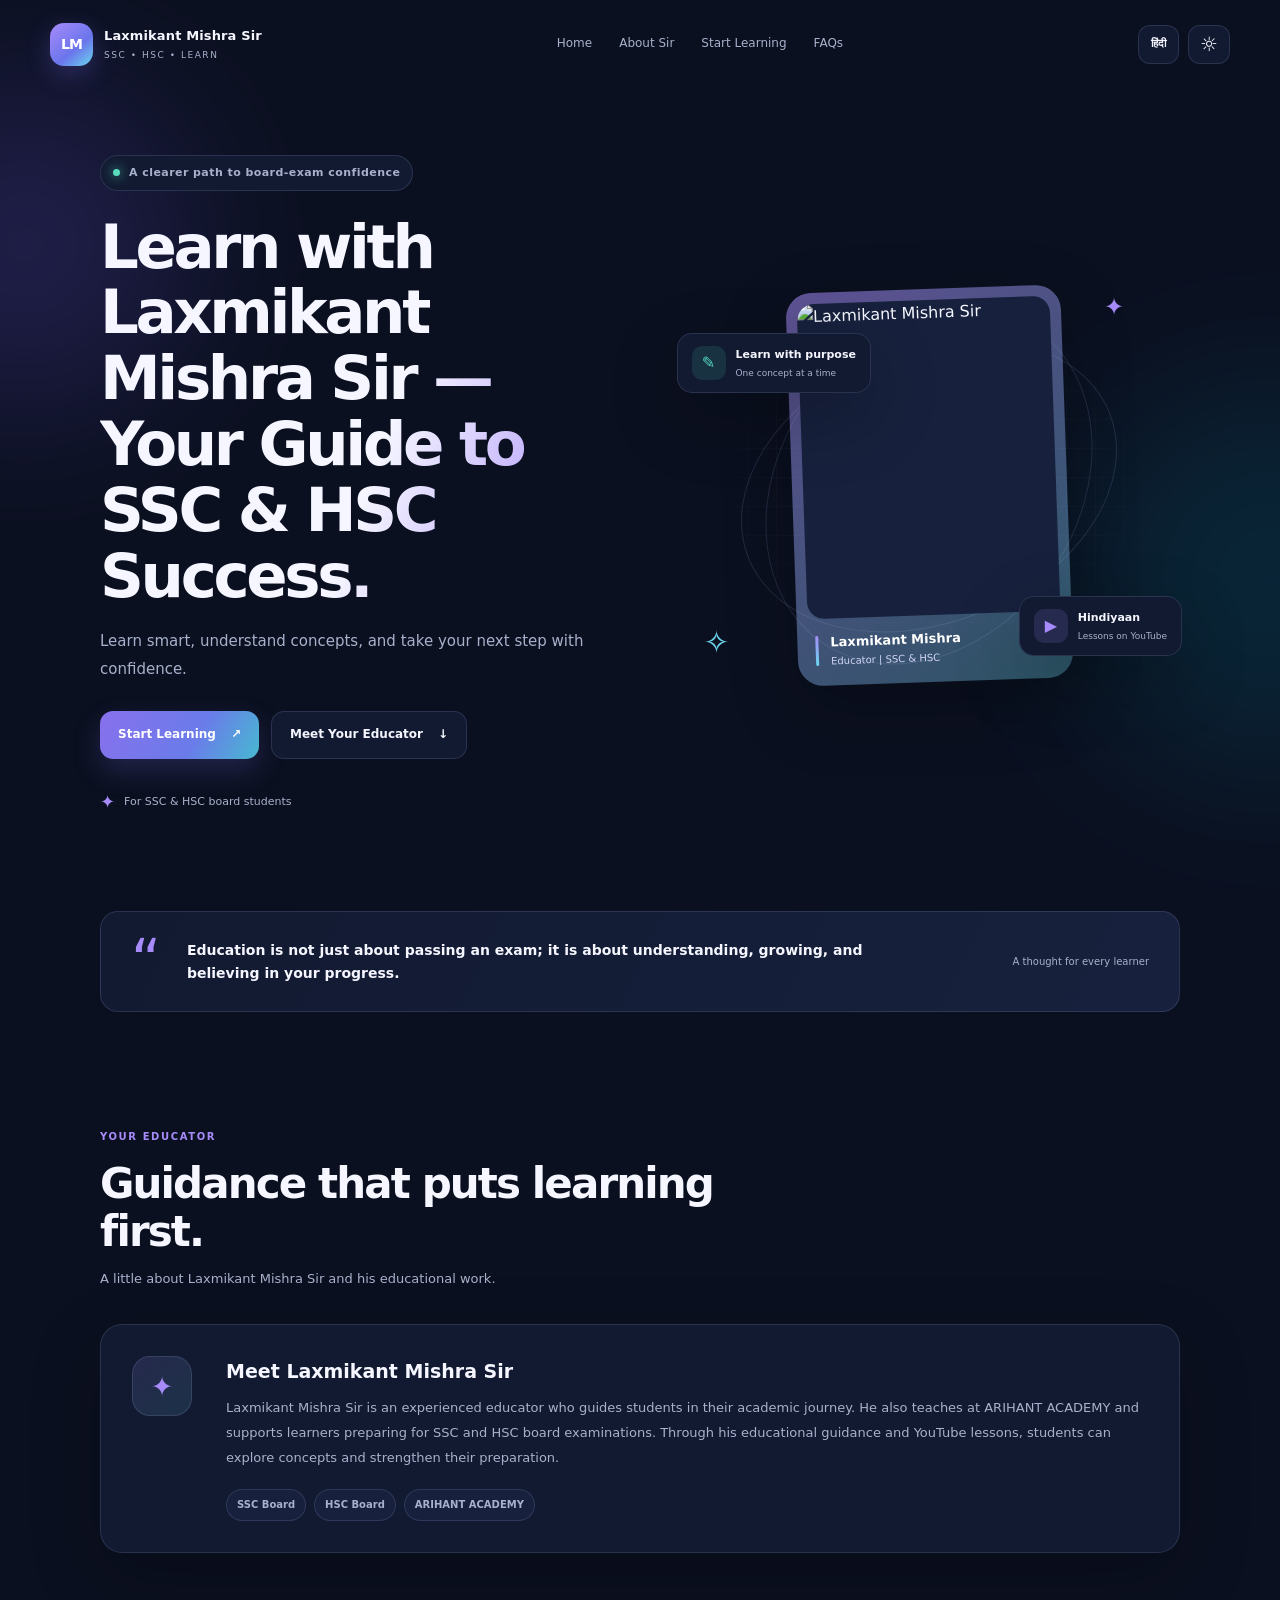
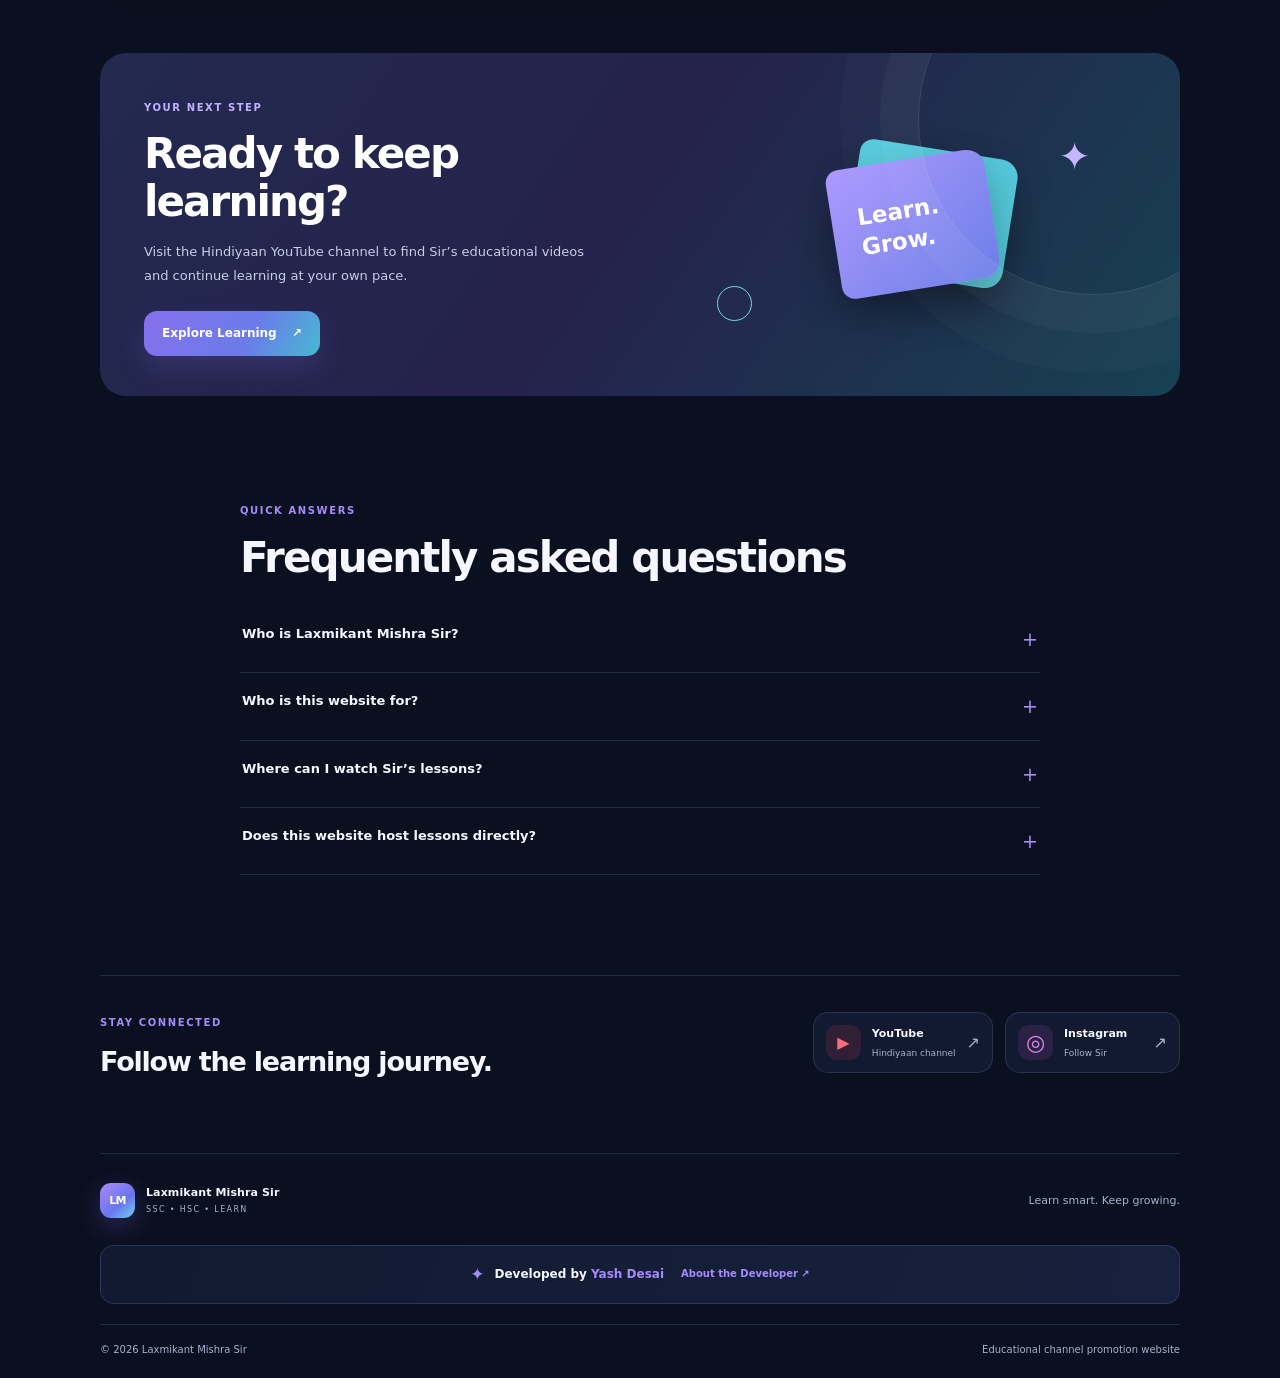
==== index.html @ e3a8e99f "Add files via upload" ====
<!DOCTYPE html>
<html lang="en">
<head>
  <meta charset="UTF-8">
  <meta name="viewport" content="width=device-width, initial-scale=1.0">
  <meta name="theme-color" content="#10152c">
  <meta name="description" content="Learn with Laxmikant Mishra Sir — your guide to SSC and HSC success. Explore educational lessons on the Hindiyaan YouTube channel.">
  <title>Laxmikant Mishra Sir | SSC & HSC Learning</title>
  <link rel="stylesheet" href="style.css">
</head>
<body>
  <div class="ambient ambient-one"></div><div class="ambient ambient-two"></div>
  <header class="site-header">
    <a class="brand" href="index.html" aria-label="Laxmikant Mishra Sir home">
      <span class="brand-mark">LM</span><span><strong>Laxmikant Mishra Sir</strong><small>SSC • HSC • LEARN</small></span>
    </a>
    <nav class="nav" aria-label="Main navigation">
      <a href="#home" data-en="Home" data-hi="होम">Home</a>
      <a href="#about" data-en="About Sir" data-hi="सर के बारे में">About Sir</a>
      <a href="#learn" data-en="Start Learning" data-hi="पढ़ना शुरू करें">Start Learning</a>
      <a href="#faq" data-en="FAQs" data-hi="सवाल-जवाब">FAQs</a>
    </nav>
    <div class="header-actions">
      <button id="languageToggle" class="language-toggle" type="button" aria-label="Switch language">हिंदी</button>
      <button id="themeToggle" class="icon-button" type="button" aria-label="Toggle light or dark theme"><span id="themeIcon">☼</span></button>
      <button id="menuToggle" class="menu-toggle" type="button" aria-label="Open navigation" aria-expanded="false">☰</button>
    </div>
  </header>

  <main>
    <section class="hero section" id="home">
      <div class="hero-copy">
        <div class="eyebrow"><span class="eyebrow-dot"></span><span data-en="A clearer path to board-exam confidence" data-hi="बोर्ड परीक्षा की तैयारी का एक बेहतर रास्ता">A clearer path to board-exam confidence</span></div>
        <h1 data-en="Learn with Laxmikant Mishra Sir — Your Guide to SSC & HSC Success." data-hi="लक्ष्मीकांत मिश्रा सर के साथ सीखें — SSC और HSC की सफलता के लिए आपका मार्गदर्शन।">Learn with Laxmikant Mishra Sir — Your Guide to SSC & HSC Success.</h1>
        <p class="hero-lede" data-en="Learn smart, understand concepts, and take your next step with confidence." data-hi="समझदारी से सीखें, concepts को समझें और आत्मविश्वास के साथ आगे बढ़ें।">Learn smart, understand concepts, and take your next step with confidence.</p>
        <div class="hero-actions">
          <a class="button button-primary" href="learning.html"><span data-en="Start Learning" data-hi="पढ़ना शुरू करें">Start Learning</span><span aria-hidden="true">↗</span></a>
          <a class="button button-quiet" href="#about"><span data-en="Meet Your Educator" data-hi="अपने शिक्षक से मिलें">Meet Your Educator</span><span aria-hidden="true">↓</span></a>
        </div>
        <div class="hero-proof"><span class="proof-icon">✦</span><span data-en="For SSC & HSC board students" data-hi="SSC और HSC बोर्ड के विद्यार्थियों के लिए">For SSC & HSC board students</span></div>
      </div>
      <div class="hero-visual">
        <div class="visual-grid"></div>
        <div class="orbit orbit-a"></div><div class="orbit orbit-b"></div>
        <div class="floating-note note-top"><span class="note-icon">✎</span><span><strong data-en="Learn with purpose" data-hi="उद्देश्य के साथ सीखें">Learn with purpose</strong><small data-en="One concept at a time" data-hi="एक बार में एक concept">One concept at a time</small></span></div>
        <div class="portrait-frame">
          <img class="sir-photo" src="assets/laxmikant-mishra-sir.jpg" alt="Laxmikant Mishra Sir">
          <div class="portrait-caption"><span class="caption-line"></span><div><strong>Laxmikant Mishra</strong><small data-en="Educator | SSC & HSC" data-hi="शिक्षक | SSC और HSC">Educator | SSC & HSC</small></div></div>
        </div>
        <div class="floating-note note-bottom"><span class="note-icon note-purple">▶</span><span><strong>Hindiyaan</strong><small data-en="Lessons on YouTube" data-hi="YouTube पर पाठ">Lessons on YouTube</small></span></div>
        <div class="visual-spark spark-one">✦</div><div class="visual-spark spark-two">✧</div>
      </div>
    </section>

    <section class="quote-strip">
      <span class="quote-mark">“</span>
      <p data-en="Education is not just about passing an exam; it is about understanding, growing, and believing in your progress." data-hi="शिक्षा केवल परीक्षा पास करना नहीं, बल्कि समझना, आगे बढ़ना और अपनी प्रगति पर विश्वास करना है।">Education is not just about passing an exam; it is about understanding, growing, and believing in your progress.</p>
      <span class="quote-attribution" data-en="A thought for every learner" data-hi="हर विद्यार्थी के लिए एक विचार">A thought for every learner</span>
    </section>

    <section class="section intro-section" id="about">
      <div class="section-heading">
        <span class="section-kicker" data-en="YOUR EDUCATOR" data-hi="आपके शिक्षक">YOUR EDUCATOR</span>
        <h2 data-en="Guidance that puts learning first." data-hi="सीखने को प्राथमिकता देने वाला मार्गदर्शन।">Guidance that puts learning first.</h2>
        <p data-en="A little about Laxmikant Mishra Sir and his educational work." data-hi="लक्ष्मीकांत मिश्रा सर और उनके शैक्षणिक कार्य के बारे में।">A little about Laxmikant Mishra Sir and his educational work.</p>
      </div>
      <div class="about-card">
        <div class="about-symbol">✦</div>
        <div class="about-copy">
          <h3 data-en="Meet Laxmikant Mishra Sir" data-hi="लक्ष्मीकांत मिश्रा सर से मिलें">Meet Laxmikant Mishra Sir</h3>
          <p data-en="Laxmikant Mishra Sir is an experienced educator who guides students in their academic journey. He also teaches at ARIHANT ACADEMY and supports learners preparing for SSC and HSC board examinations. Through his educational guidance and YouTube lessons, students can explore concepts and strengthen their preparation." data-hi="लक्ष्मीकांत मिश्रा सर एक अनुभवी शिक्षक हैं, जो विद्यार्थियों की शैक्षणिक यात्रा में मार्गदर्शन करते हैं। वे ARIHANT Academy में भी पढ़ाते हैं और SSC तथा HSC बोर्ड परीक्षाओं की तैयारी करने वाले विद्यार्थियों का मार्गदर्शन करते हैं। उनके शैक्षणिक मार्गदर्शन और YouTube पाठों के माध्यम से विद्यार्थी concepts को समझ सकते हैं और अपनी तैयारी बेहतर बना सकते हैं।">Laxmikant Mishra Sir is an experienced educator who guides students in their academic journey. He also teaches at ARIHANT Academy and supports learners preparing for SSC and HSC board examinations. Through his educational guidance and YouTube lessons, students can explore concepts and strengthen their preparation.</p>
          <div class="about-tags"><span>SSC Board</span><span>HSC Board</span><span>ARIHANT ACADEMY</span></div>
        </div>
      </div>
    </section>

    <section class="section learning-section" id="learn">
      <div class="learning-panel">
        <div class="learning-content">
          <span class="section-kicker" data-en="YOUR NEXT STEP" data-hi="आपका अगला कदम">YOUR NEXT STEP</span>
          <h2 data-en="Ready to keep learning?" data-hi="सीखना जारी रखने के लिए तैयार हैं?">Ready to keep learning?</h2>
          <p data-en="Visit the Hindiyaan YouTube channel to find Sir’s educational videos and continue learning at your own pace." data-hi="सर के शैक्षणिक वीडियो देखने और अपनी गति से सीखने के लिए Hindiyaan YouTube चैनल पर जाएँ।">Visit the Hindiyaan YouTube channel to find Sir’s educational videos and continue learning at your own pace.</p>
          <a class="button button-primary" href="learning.html"><span data-en="Explore Learning" data-hi="पढ़ाई देखें">Explore Learning</span><span aria-hidden="true">↗</span></a>
        </div>
        <div class="learning-art" aria-hidden="true"><div class="book book-back"></div><div class="book book-front"><span>Learn.</span><span>Grow.</span></div><div class="art-star">✦</div><div class="art-circle"></div></div>
      </div>
    </section>

    <section class="section faq-section" id="faq">
      <div class="section-heading">
        <span class="section-kicker" data-en="QUICK ANSWERS" data-hi="त्वरित जवाब">QUICK ANSWERS</span>
        <h2 data-en="Frequently asked questions" data-hi="अक्सर पूछे जाने वाले सवाल">Frequently asked questions</h2>
      </div>
      <div class="faq-list">
        <details><summary data-en="Who is Laxmikant Mishra Sir?" data-hi="लक्ष्मीकांत मिश्रा सर कौन हैं?">Who is Laxmikant Mishra Sir?</summary><p data-en="He is an experienced educator who teaches at ARIHANT ACADEMY and guides SSC and HSC students." data-hi="वे एक अनुभवी शिक्षक हैं, जो ARIHANT ACADEMY में पढ़ाते हैं और SSC तथा HSC विद्यार्थियों का मार्गदर्शन करते हैं।">He is an experienced educator who teaches at ARIHANT ACADEMY and guides SSC and HSC students.</p></details>
        <details><summary data-en="Who is this website for?" data-hi="यह वेबसाइट किन विद्यार्थियों के लिए है?">Who is this website for?</summary><p data-en="This website is intended for students preparing for SSC and HSC board examinations." data-hi="यह वेबसाइट SSC और HSC बोर्ड परीक्षाओं की तैयारी करने वाले विद्यार्थियों के लिए है।">This website is intended for students preparing for SSC and HSC board examinations.</p></details>
        <details><summary data-en="Where can I watch Sir’s lessons?" data-hi="मैं सर के पाठ कहाँ देख सकता/सकती हूँ?">Where can I watch Sir’s lessons?</summary><p data-en="Open the Start Learning page and use the button to visit the Hindiyaan YouTube channel." data-hi="Start Learning पेज खोलें और Hindiyaan YouTube चैनल पर जाने के लिए बटन दबाएँ।">Open the Start Learning page and use the button to visit the Hindiyaan YouTube channel.</p></details>
        <details><summary data-en="Does this website host lessons directly?" data-hi="क्या इस वेबसाइट पर सीधे पाठ उपलब्ध हैं?">Does this website host lessons directly?</summary><p data-en="No. It helps students find Sir’s lessons on YouTube; videos are hosted on YouTube." data-hi="नहीं। यह वेबसाइट विद्यार्थियों को YouTube पर सर के पाठ ढूँढने में मदद करती है; वीडियो YouTube पर उपलब्ध हैं।">No. It helps students find Sir’s lessons on YouTube; videos are hosted on YouTube.</p></details>
      </div>
    </section>

    <section class="section social-section">
      <div><span class="section-kicker" data-en="STAY CONNECTED" data-hi="जुड़े रहें">STAY CONNECTED</span><h2 data-en="Follow the learning journey." data-hi="सीखने की यात्रा से जुड़े रहें।">Follow the learning journey.</h2></div>
      <div class="social-links">
        <a class="social-link youtube-link" href="https://www.youtube.com/@Hindiyaan" target="_blank" rel="noopener noreferrer"><span class="social-icon">▶</span><span><strong>YouTube</strong><small data-en="Hindiyaan channel" data-hi="Hindiyaan चैनल">Hindiyaan channel</small></span><span class="social-arrow">↗</span></a>
        <a class="social-link" href="https://instagram.com/laxmikant_m?cplk=MWlvOXh5Zzl6bzQyOA%3D%3D" target="_blank" rel="noopener noreferrer"><span class="social-icon instagram-icon">◎</span><span><strong>Instagram</strong><small data-en="Follow Sir" data-hi="सर को फॉलो करें">Follow Sir</small></span><span class="social-arrow">↗</span></a>
      </div>
    </section>
  </main>

  <footer class="site-footer">
    <a class="brand footer-brand" href="index.html"><span class="brand-mark">LM</span><span><strong>Laxmikant Mishra Sir</strong><small>SSC • HSC • LEARN</small></span></a>
    <p data-en="Learn smart. Keep growing." data-hi="समझदारी से सीखें। आगे बढ़ते रहें।">Learn smart. Keep growing.</p>
    <div class="developer-credit-bar"><span class="credit-spark">✦</span><span>Developed by <a href="developer.html">Yash Desai</a></span><a class="credit-more" href="developer.html" data-en="About the Developer ↗" data-hi="डेवलपर के बारे में ↗">About the Developer ↗</a></div>
    <div class="footer-bottom"><span>© <span id="year"></span> Laxmikant Mishra Sir</span><span data-en="Educational channel promotion website" data-hi="शैक्षणिक चैनल प्रचार वेबसाइट">Educational channel promotion website</span></div>
  </footer>
  <script src="script.js"></script>
</body>
</html>
---- style.css ----
:root{color-scheme:dark;--bg:#0b1020;--surface:#121a31;--surface2:#17213d;--text:#f5f6ff;--muted:#a8b1cb;--line:rgba(183,197,255,.14);--accent:#a78bfa;--accent2:#69d6ee;--shadow:0 24px 70px rgba(0,0,0,.24);--header:rgba(11,16,32,.78)}
:root[data-theme="light"]{color-scheme:light;--bg:#f5f7ff;--surface:#fff;--surface2:#edf0ff;--text:#17203a;--muted:#5c6785;--line:rgba(43,57,106,.14);--accent:#7152df;--accent2:#078da8;--shadow:0 24px 70px rgba(42,54,105,.11);--header:rgba(245,247,255,.84)}
*{box-sizing:border-box}html{scroll-behavior:smooth;scroll-padding-top:100px}body{margin:0;background:var(--bg);color:var(--text);font-family:Inter,ui-sans-serif,system-ui,-apple-system,BlinkMacSystemFont,"Segoe UI",sans-serif;line-height:1.6;overflow-x:hidden;transition:background .25s,color .25s}a{color:inherit;text-decoration:none}button{font:inherit}.ambient{position:absolute;pointer-events:none;filter:blur(80px);opacity:.2;z-index:-1;border-radius:50%}.ambient-one{width:330px;height:330px;background:#7257e8;top:80px;left:-140px}.ambient-two{width:380px;height:380px;background:#00bcd4;top:390px;right:-180px;opacity:.12}.site-header{width:min(1180px,calc(100% - 48px));margin:auto;min-height:88px;display:flex;align-items:center;justify-content:space-between;gap:28px;position:relative;z-index:10}.brand{display:flex;align-items:center;gap:11px;flex-shrink:0}.brand-mark{width:43px;height:43px;border-radius:14px;display:grid;place-items:center;background:linear-gradient(140deg,var(--accent),#6b75ec 60%,var(--accent2));font-size:14px;font-weight:900;color:#fff;letter-spacing:-.06em;box-shadow:0 8px 24px #7a6ef044}.brand strong,.brand small{display:block;line-height:1.35}.brand strong{font-size:13px;letter-spacing:.01em}.brand small{font-size:9px;letter-spacing:.17em;color:var(--muted);margin-top:4px}.nav{display:flex;align-items:center;gap:27px}.nav a{font-size:12px;color:var(--muted);transition:color .2s}.nav a:hover,.nav a:focus-visible{color:var(--text)}.header-actions{display:flex;align-items:center;gap:9px}.language-toggle,.icon-button,.menu-toggle{border:1px solid var(--line);color:var(--text);background:var(--surface);border-radius:12px;height:39px;min-width:41px;padding:0 11px;cursor:pointer;transition:transform .2s,border-color .2s}.language-toggle{font-size:11px;font-weight:750}.icon-button{font-size:20px}.language-toggle:hover,.icon-button:hover,.menu-toggle:hover{transform:translateY(-2px);border-color:var(--accent)}.menu-toggle{display:none;font-size:19px}.section{width:min(1080px,calc(100% - 48px));margin:0 auto}.hero{display:grid;grid-template-columns:1.03fr .97fr;align-items:center;gap:46px;padding-top:67px;padding-bottom:95px;min-height:590px}.eyebrow,.section-kicker{display:inline-flex;align-items:center;gap:9px;color:var(--accent);font-size:10px;font-weight:850;letter-spacing:.16em;text-transform:uppercase}.eyebrow{padding:8px 12px;border:1px solid var(--line);background:var(--surface);border-radius:99px;letter-spacing:.04em;text-transform:none;font-size:11px;color:var(--muted)}.eyebrow-dot{width:7px;height:7px;border-radius:50%;background:#59ddbe;box-shadow:0 0 12px #59ddbe}.hero h1,.learning-page-grid h1{font-size:clamp(37px,5.1vw,61px);line-height:1.08;letter-spacing:-.055em;margin:23px 0 19px;font-weight:820;max-width:650px}.hero h1{background:linear-gradient(110deg,var(--text) 12%,var(--text) 54%,var(--accent) 92%);background-clip:text;-webkit-background-clip:text;color:transparent}.hero-lede,.learning-page-grid>div>p{font-size:15px;max-width:510px;color:var(--muted);line-height:1.85}.hero-actions{display:flex;flex-wrap:wrap;gap:12px;margin-top:28px}.button{display:inline-flex;align-items:center;justify-content:center;gap:15px;padding:13px 18px;border-radius:13px;font-size:12px;font-weight:800;transition:transform .2s,box-shadow .2s,border-color .2s}.button:hover{transform:translateY(-3px)}.button-primary{background:linear-gradient(120deg,#8870ed,#6a7ce9 60%,#47b9d1);color:#fff;box-shadow:0 12px 28px #7767df38}.button-primary:hover{box-shadow:0 17px 35px #7767df52}.button-quiet{border:1px solid var(--line);background:var(--surface);color:var(--text)}.hero-proof{display:flex;align-items:center;gap:9px;color:var(--muted);font-size:11px;margin-top:29px}.proof-icon{color:var(--accent);font-size:18px}.hero-visual{position:relative;min-height:435px;display:grid;place-items:center}.visual-grid{position:absolute;inset:8% 2%;border-radius:38px;background-image:linear-gradient(var(--line) 1px,transparent 1px),linear-gradient(90deg,var(--line) 1px,transparent 1px);background-size:29px 29px;mask-image:radial-gradient(ellipse at center,#000 10%,transparent 72%);opacity:.5}.orbit{position:absolute;border:1px solid var(--line);border-radius:50%;transform:rotate(-22deg)}.orbit-a{width:390px;height:275px}.orbit-b{width:300px;height:380px;transform:rotate(34deg)}.portrait-frame{width:min(275px,75%);position:relative;z-index:1;padding:11px;border-radius:25px;background:linear-gradient(145deg,#a78bfa88,#70d9eb55);box-shadow:var(--shadow);transform:rotate(-2deg)}.portrait-placeholder{height:315px;border-radius:17px;background:radial-gradient(circle at 50% 20%,#6c6bdc 0,#303a76 28%,#18223f 68%,#11172d 100%);display:flex;flex-direction:column;align-items:center;justify-content:center;gap:18px;overflow:hidden;position:relative;color:#f7f6ff}.portrait-placeholder:before,.portrait-placeholder:after{content:"";position:absolute;border:1px solid #ffffff21;border-radius:50%;width:220px;height:220px}.portrait-placeholder:after{width:290px;height:290px}.portrait-initials{width:115px;height:115px;border-radius:50%;display:grid;place-items:center;background:linear-gradient(140deg,#c7b4ff,#65cce0);color:#202447;font-size:35px;font-weight:900;box-shadow:0 15px 45px #0003;z-index:1}.portrait-placeholder>span{z-index:1;font-size:10px;letter-spacing:.08em;color:#e1e4ff}.portrait-caption{display:flex;align-items:center;gap:12px;padding:14px 7px 5px;color:#fff}.caption-line{height:30px;width:3px;border-radius:8px;background:linear-gradient(var(--accent),var(--accent2))}.portrait-caption strong,.portrait-caption small{display:block}.portrait-caption strong{font-size:13px}.portrait-caption small{font-size:10px;color:#d1d5f4}.floating-note{position:absolute;z-index:2;display:flex;align-items:center;gap:10px;padding:12px 14px;border-radius:15px;background:var(--surface);border:1px solid var(--line);box-shadow:var(--shadow);animation:float 5s ease-in-out infinite}.note-top{top:65px;left:-2px}.note-bottom{bottom:47px;right:-2px;animation-delay:-2s}.note-icon{width:34px;height:34px;display:grid;place-items:center;border-radius:10px;background:#49d4ba20;color:#54d9c1}.note-purple{background:#a78bfa25;color:var(--accent)}.floating-note strong,.floating-note small{display:block}.floating-note strong{font-size:11px}.floating-note small{font-size:9px;color:var(--muted);margin-top:2px}.visual-spark{position:absolute;color:var(--accent);font-size:24px}.spark-one{top:20px;right:56px}.spark-two{bottom:36px;left:25px;font-size:31px;color:var(--accent2)}@keyframes float{0%,100%{transform:translateY(0)}50%{transform:translateY(-8px)}}.quote-strip{width:min(1080px,calc(100% - 48px));margin:0 auto 110px;padding:27px 30px;border-radius:18px;border:1px solid var(--line);background:linear-gradient(115deg,var(--surface),var(--surface2));display:grid;grid-template-columns:38px 1fr auto;align-items:center;gap:18px}.quote-mark{font-size:58px;line-height:.7;color:var(--accent)}.quote-strip p{font-size:14px;font-weight:650;max-width:690px;margin:0}.quote-attribution{font-size:10px;color:var(--muted);white-space:nowrap}.intro-section,.faq-section{padding-bottom:100px}.section-heading{max-width:620px;margin-bottom:34px}.section-heading h2,.learning-content h2,.social-section h2{font-size:clamp(28px,3.6vw,42px);line-height:1.15;letter-spacing:-.045em;margin:12px 0}.section-heading>p{color:var(--muted);font-size:13px}.about-card{display:grid;grid-template-columns:70px 1fr;gap:24px;padding:31px;border-radius:22px;background:var(--surface);border:1px solid var(--line);box-shadow:var(--shadow)}.about-symbol{width:60px;height:60px;border-radius:18px;display:grid;place-items:center;font-size:27px;color:var(--accent);background:linear-gradient(140deg,#a78bfa23,#67d8ec20);border:1px solid var(--line)}.about-copy h3{margin:0 0 10px;font-size:19px}.about-copy p{margin:0;color:var(--muted);font-size:13px;line-height:1.9}.about-tags,.channel-pills{display:flex;flex-wrap:wrap;gap:8px;margin-top:18px}.about-tags span,.channel-pills span{font-size:10px;font-weight:750;padding:7px 10px;border-radius:99px;background:var(--surface2);border:1px solid var(--line);color:var(--muted)}.learning-section{padding-bottom:100px}.learning-panel{display:grid;grid-template-columns:1.1fr .9fr;align-items:center;min-height:300px;padding:40px 44px;border-radius:26px;overflow:hidden;background:linear-gradient(125deg,#23294f,#25224b 48%,#174153);position:relative;color:#fff}.learning-panel:after{content:"";position:absolute;width:350px;height:350px;border-radius:50%;border:1px solid #ffffff20;right:-90px;top:-110px;box-shadow:0 0 0 38px #ffffff08,0 0 0 78px #ffffff05}.learning-content{position:relative;z-index:1}.learning-content .section-kicker{color:#c2b3ff}.learning-content h2{max-width:440px}.learning-content p{max-width:460px;color:#c9cde7;font-size:13px;line-height:1.85;margin-bottom:23px}.learning-art{height:230px;position:relative;display:grid;place-items:center}.book{position:absolute;width:160px;height:130px;border-radius:13px 18px 18px 13px;box-shadow:0 20px 40px #0004;transform:rotate(-9deg)}.book-back{background:#55c9db;transform:translate(18px,-10px) rotate(9deg)}.book-front{background:linear-gradient(140deg,#ad99ff,#6c7fe7);display:flex;flex-direction:column;justify-content:center;padding-left:26px;gap:3px;color:#fff;font-size:23px;font-weight:900;line-height:1.15}.art-star{position:absolute;top:17px;right:45px;font-size:39px;color:#c7b5ff}.art-circle{position:absolute;bottom:18px;left:27px;width:35px;height:35px;border:1px solid #72dbe7;border-radius:50%}.faq-section{max-width:800px}.faq-section .section-heading{margin-bottom:24px}.faq-list details{border-bottom:1px solid var(--line);padding:18px 2px}.faq-list summary{font-size:13px;font-weight:750;cursor:pointer;list-style:none;display:flex;justify-content:space-between;gap:20px}.faq-list summary::-webkit-details-marker{display:none}.faq-list summary:after{content:"+";font-size:19px;font-weight:400;color:var(--accent)}.faq-list details[open] summary:after{content:"−"}.faq-list details p{font-size:12px;color:var(--muted);max-width:690px;line-height:1.8;margin:12px 0 0}.social-section{padding:32px 0 76px;display:flex;align-items:center;justify-content:space-between;gap:35px;border-top:1px solid var(--line)}.social-section h2{font-size:27px;margin-bottom:0}.social-links{display:flex;gap:12px}.social-link{display:flex;align-items:center;gap:11px;padding:12px;border-radius:15px;border:1px solid var(--line);background:var(--surface);min-width:175px;transition:transform .2s,border-color .2s}.social-link:hover{transform:translateY(-3px);border-color:var(--accent)}.social-icon{width:35px;height:35px;display:grid;place-items:center;border-radius:11px;background:#ff435420;color:#ff6b7d}.instagram-icon{background:#c451b923;color:#d989e7;font-size:22px}.social-link strong,.social-link small{display:block}.social-link strong{font-size:11px}.social-link small{font-size:9px;color:var(--muted);margin-top:3px}.social-arrow{margin-left:auto;color:var(--muted)}.site-footer{width:min(1080px,calc(100% - 48px));margin:0 auto;padding:27px 0 20px;border-top:1px solid var(--line);display:grid;grid-template-columns:1fr 1fr;align-items:center;gap:20px}.footer-brand .brand-mark{width:35px;height:35px;border-radius:11px;font-size:11px}.footer-brand strong{font-size:11px}.footer-brand small{font-size:8px}.site-footer>p{text-align:right;color:var(--muted);font-size:11px}.footer-bottom{grid-column:1/-1;border-top:1px solid var(--line);padding-top:17px;display:flex;justify-content:space-between;gap:12px;color:var(--muted);font-size:10px}.footer-bottom a{color:var(--accent);font-weight:750}.subpage .site-header{margin-bottom:0}.learning-page-main{min-height:70vh}.learning-hero{padding-top:40px;padding-bottom:80px}.back-link{font-size:11px;color:var(--muted);display:inline-flex;align-items:center;gap:8px;margin-bottom:35px}.back-link:hover{color:var(--accent)}.learning-page-grid{display:grid;grid-template-columns:1.2fr .8fr;gap:70px;align-items:center}.learning-page-grid h1{font-size:clamp(37px,5vw,58px);margin-top:17px}.learning-page-grid>div>p{font-size:14px}.channel-button{margin-top:13px}.external-note{font-size:10px!important;color:var(--muted);margin-top:12px}.channel-card{padding:35px 29px;border-radius:25px;background:linear-gradient(145deg,var(--surface),var(--surface2));border:1px solid var(--line);box-shadow:var(--shadow);position:relative;overflow:hidden}.channel-card:after{content:"";position:absolute;width:180px;height:180px;border-radius:50%;border:1px solid var(--line);right:-70px;top:-75px;box-shadow:0 0 0 25px #a78bfa09,0 0 0 50px #a78bfa07}.channel-play{width:64px;height:64px;display:grid;place-items:center;border-radius:20px;background:linear-gradient(140deg,#ff6b7d,#e52f52);color:white;font-size:24px;box-shadow:0 12px 25px #e52f5230}.channel-label{display:block;font-size:9px;letter-spacing:.18em;color:var(--accent);font-weight:850;margin-top:26px}.channel-card h2{font-size:35px;letter-spacing:-.05em;margin:2px 0}.channel-card p{font-size:12px;color:var(--muted);margin:0}.text-link{display:inline-block;font-size:11px;font-weight:800;color:var(--accent);margin-top:25px}.learning-steps{padding-bottom:100px}.steps-grid{display:grid;grid-template-columns:repeat(3,1fr);gap:15px}.step-card{padding:23px;border-radius:18px;background:var(--surface);border:1px solid var(--line)}.step-number{color:var(--accent);font-size:11px;font-weight:900;letter-spacing:.12em}.step-card h3{font-size:15px;margin:14px 0 7px}.step-card p{font-size:11px;color:var(--muted);line-height:1.8;margin:0}.developer-main{padding-top:35px;padding-bottom:100px;min-height:70vh}.developer-card{max-width:640px;margin:20px auto 0;text-align:center;padding:45px 38px;border:1px solid var(--line);border-radius:25px;background:var(--surface);box-shadow:var(--shadow)}.developer-avatar{width:85px;height:85px;border-radius:26px;margin:0 auto 23px;display:grid;place-items:center;font-size:27px;font-weight:900;color:white;background:linear-gradient(140deg,#a78bfa,#4bbfd5);box-shadow:0 15px 40px #7a6ef044}.developer-card h1{font-size:44px;letter-spacing:-.05em;margin:8px 0}.developer-card>p{max-width:450px;margin:0 auto;color:var(--muted);font-size:13px;line-height:1.9}.developer-links{display:flex;justify-content:center;gap:12px;flex-wrap:wrap;margin-top:25px}.developer-card .developer-note{margin-top:25px;font-size:10px}.nav-open{display:flex!important}
@media(max-width:900px){.site-header{gap:14px}.nav{gap:15px}.nav a{font-size:11px}.hero{gap:25px;padding-top:48px}.hero h1{font-size:clamp(36px,5vw,51px)}.quote-strip{grid-template-columns:30px 1fr}.quote-attribution{grid-column:2}.learning-page-grid{gap:35px}.social-section{align-items:flex-start;flex-direction:column}.social-links{width:100%}.social-link{flex:1}}
@media(max-width:680px){.site-header{width:calc(100% - 32px);min-height:76px}.brand-mark{width:38px;height:38px}.brand strong{font-size:11px}.brand small{font-size:8px}.header-actions{gap:6px}.language-toggle,.icon-button,.menu-toggle{height:36px;min-width:36px;padding:0 8px}.menu-toggle{display:block}.nav{display:none;position:absolute;top:68px;left:0;right:0;padding:16px;border:1px solid var(--line);border-radius:17px;background:var(--surface);box-shadow:var(--shadow);flex-direction:column;align-items:stretch;gap:0}.nav a{padding:12px 9px;font-size:13px}.section,.quote-strip,.site-footer{width:calc(100% - 32px)}.hero{grid-template-columns:1fr;padding-top:42px;padding-bottom:65px;gap:20px}.hero h1{font-size:clamp(38px,11vw,53px)}.hero-lede{font-size:13px}.hero-visual{min-height:390px;margin-top:3px}.portrait-frame{width:240px}.portrait-placeholder{height:275px}.orbit-a{width:320px;height:240px}.orbit-b{width:255px;height:335px}.note-top{left:0;top:43px}.note-bottom{right:0;bottom:36px}.floating-note{padding:9px 10px}.floating-note strong{font-size:10px}.floating-note small{font-size:8px}.quote-strip{margin-bottom:76px;padding:22px 18px;gap:10px}.quote-strip p{font-size:12px}.quote-mark{font-size:43px}.quote-attribution{font-size:9px}.intro-section,.faq-section,.learning-section{padding-bottom:76px}.section-heading h2,.learning-content h2{font-size:32px}.about-card{grid-template-columns:1fr;padding:22px;gap:17px}.about-copy h3{font-size:17px}.about-copy p{font-size:12px}.learning-panel{grid-template-columns:1fr;padding:29px 23px}.learning-content h2{font-size:34px}.learning-art{height:190px}.social-section{padding-bottom:55px}.social-links{flex-direction:column}.social-link{min-width:0}.site-footer{grid-template-columns:1fr}.site-footer>p{text-align:left;margin:0}.footer-bottom{font-size:9px}.learning-hero{padding-top:24px;padding-bottom:60px}.learning-page-grid{grid-template-columns:1fr;gap:35px}.learning-page-grid h1{font-size:43px}.channel-card{padding:27px}.steps-grid{grid-template-columns:1fr}.learning-steps{padding-bottom:70px}.developer-card{padding:35px 21px}.developer-card h1{font-size:37px}.developer-main{padding-bottom:65px}}
@media(prefers-reduced-motion:reduce){*,*::before,*::after{scroll-behavior:auto!important;animation:none!important;transition:none!important}}

.sir-photo{width:100%;height:315px;object-fit:cover;object-position:center 28%;display:block;border-radius:17px;background:var(--surface2)}
.developer-credit-bar{grid-column:1/-1;display:flex;align-items:center;justify-content:center;gap:10px;flex-wrap:wrap;margin-top:4px;padding:15px 17px;border:1px solid var(--line);border-radius:14px;background:linear-gradient(110deg,var(--surface),var(--surface2));font-size:12px;color:var(--muted)}
.developer-credit-bar>span:nth-child(2){font-weight:750;color:var(--text)}
.developer-credit-bar a{color:var(--accent);font-weight:850}
.credit-spark{color:var(--accent);font-size:17px}
.credit-more{margin-left:7px;font-size:10px}
@media(max-width:680px){.sir-photo{height:275px}.developer-credit-bar{font-size:11px;gap:8px}.credit-more{margin-left:0}}
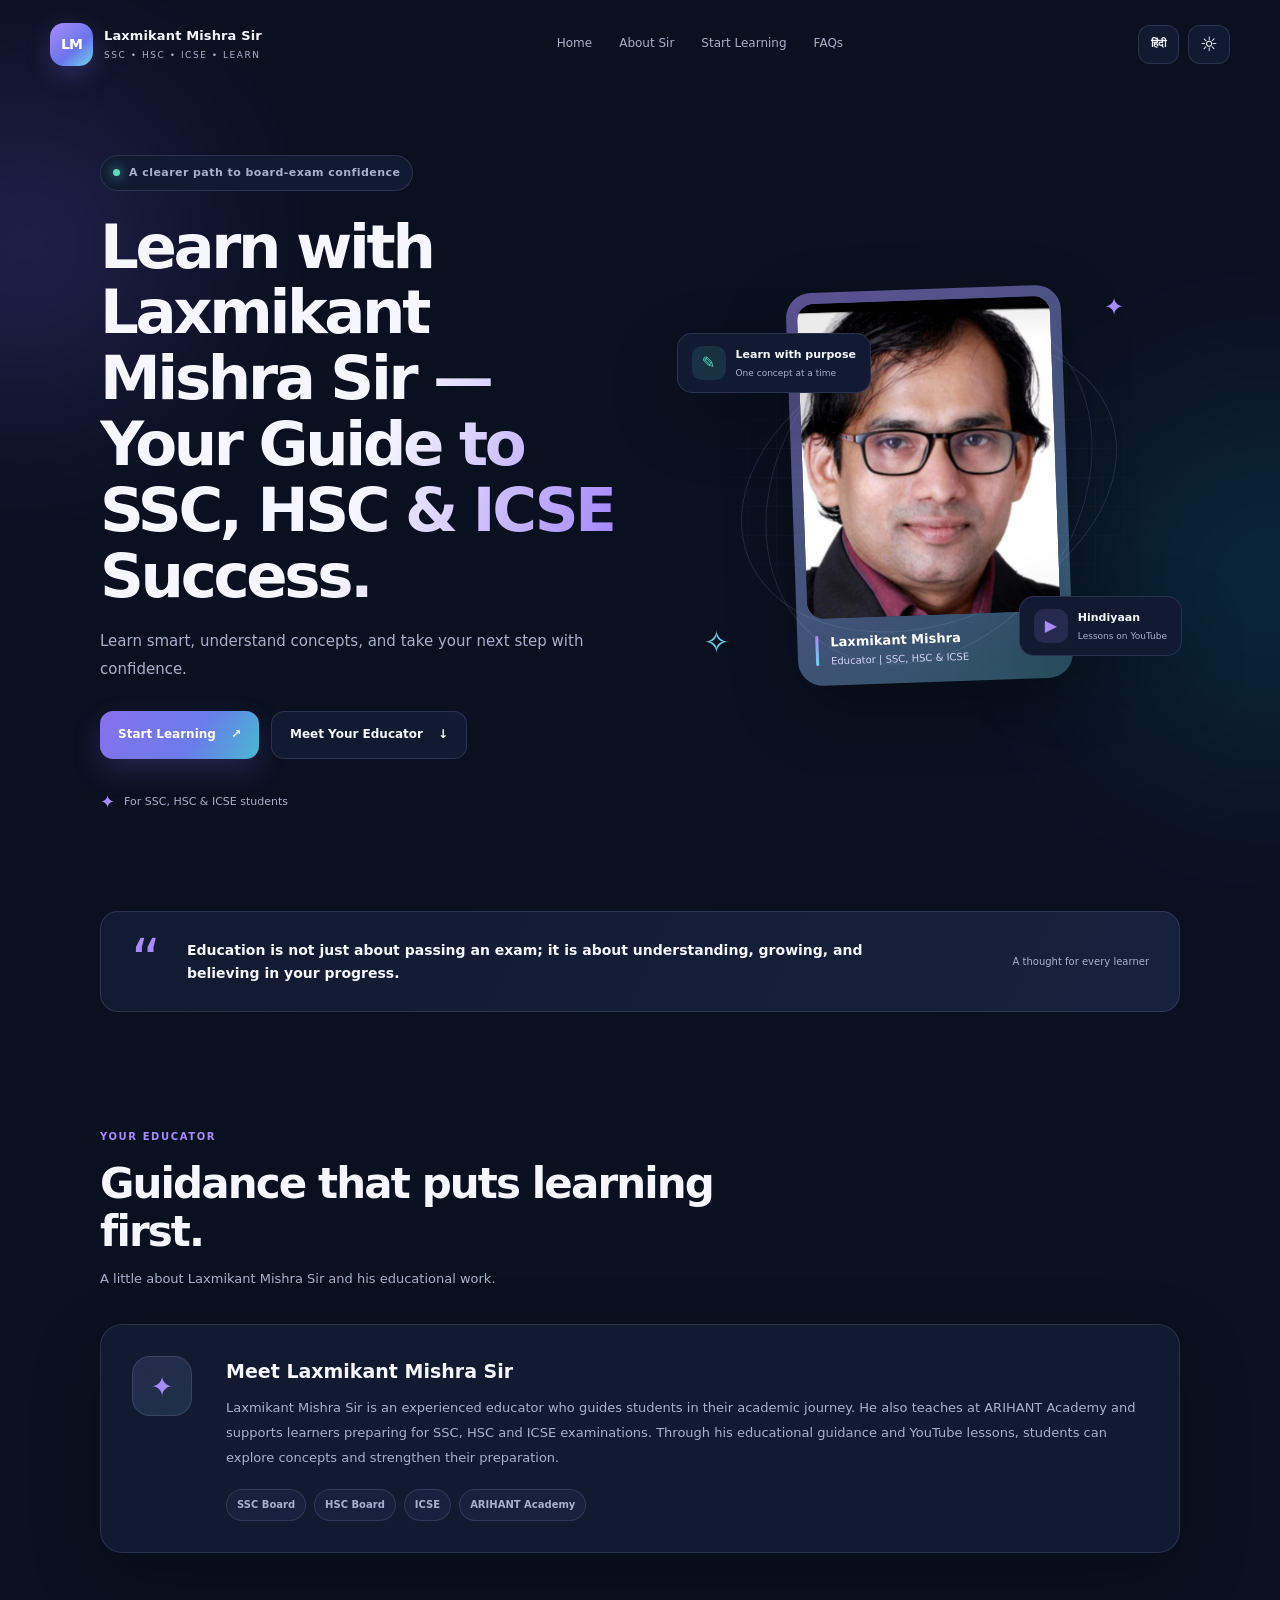
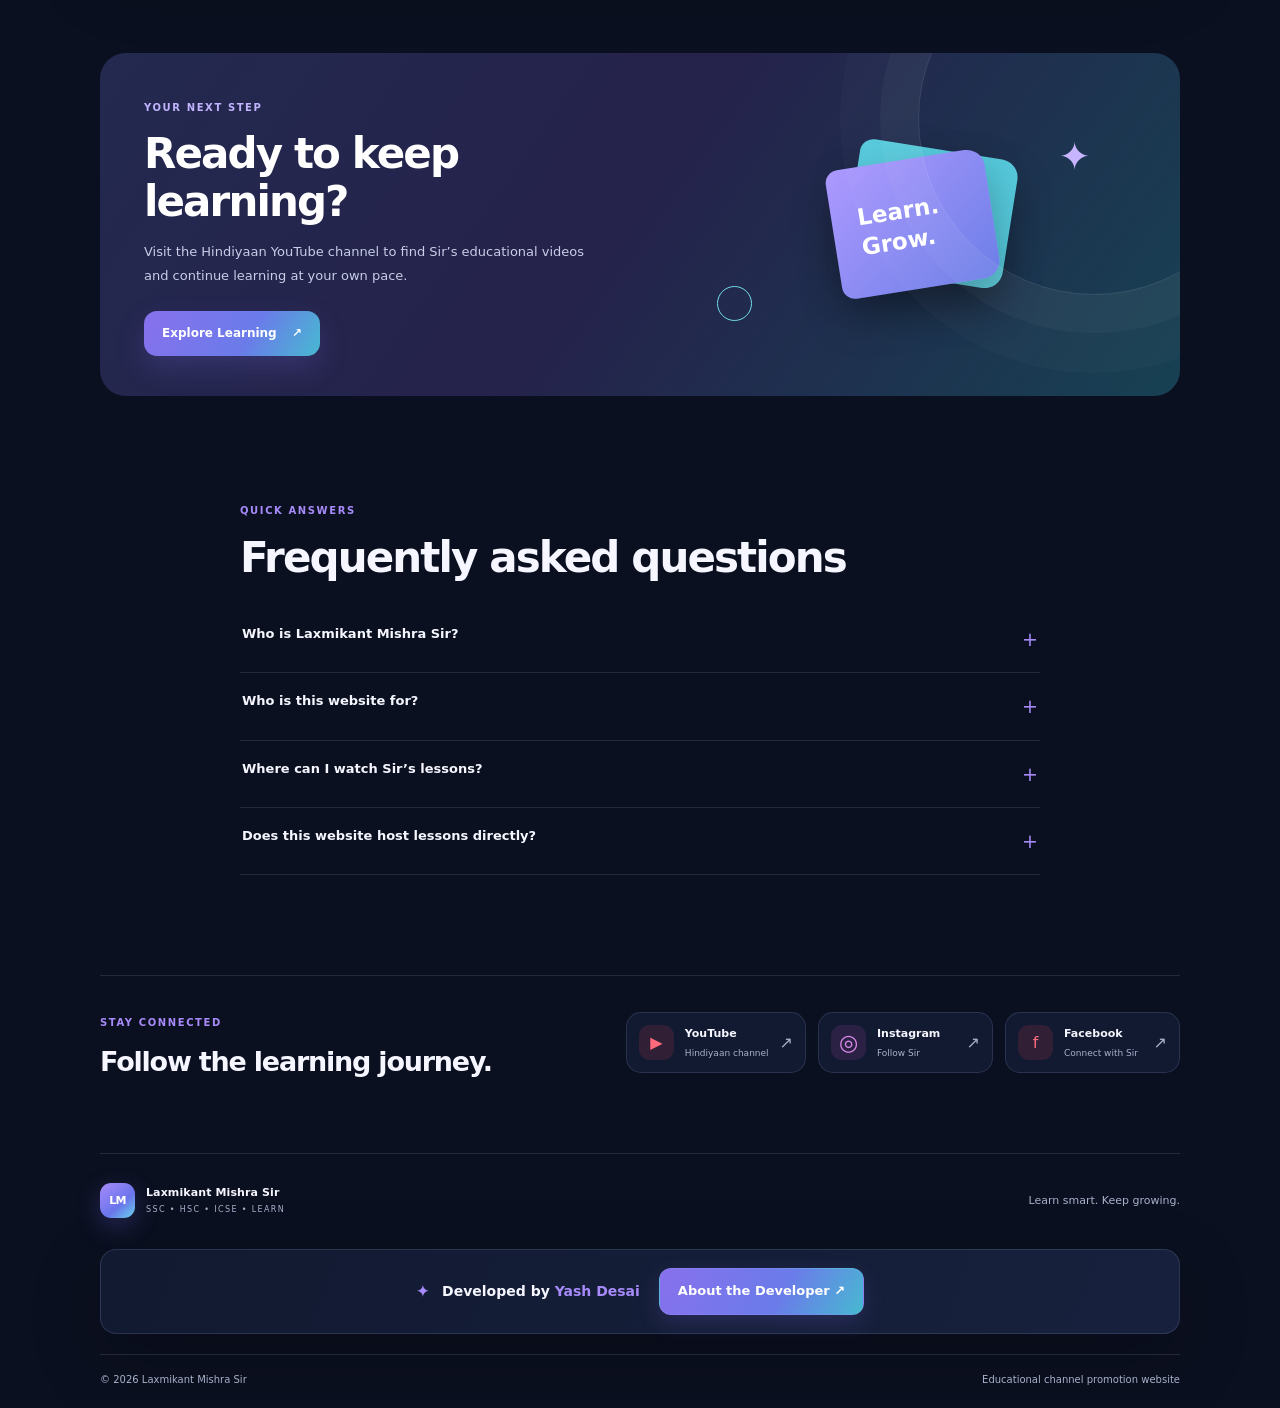
==== commit 52ed3911: "Add files via upload Update website with client requested changes" ====
--- a/index.html
+++ b/index.html
@@ -4,15 +4,15 @@
   <meta charset="UTF-8">
   <meta name="viewport" content="width=device-width, initial-scale=1.0">
   <meta name="theme-color" content="#10152c">
-  <meta name="description" content="Learn with Laxmikant Mishra Sir — your guide to SSC and HSC success. Explore educational lessons on the Hindiyaan YouTube channel.">
-  <title>Laxmikant Mishra Sir | SSC & HSC Learning</title>
+  <meta name="description" content="Learn with Laxmikant Mishra Sir — your guide to SSC, HSC and ICSE success. Explore educational lessons on the Hindiyaan YouTube channel.">
+  <title>Laxmikant Mishra Sir | SSC, HSC & ICSE Learning</title>
   <link rel="stylesheet" href="style.css">
 </head>
 <body>
   <div class="ambient ambient-one"></div><div class="ambient ambient-two"></div>
   <header class="site-header">
     <a class="brand" href="index.html" aria-label="Laxmikant Mishra Sir home">
-      <span class="brand-mark">LM</span><span><strong>Laxmikant Mishra Sir</strong><small>SSC • HSC • LEARN</small></span>
+      <span class="brand-mark">LM</span><span><strong>Laxmikant Mishra Sir</strong><small>SSC • HSC • ICSE • LEARN</small></span>
     </a>
     <nav class="nav" aria-label="Main navigation">
       <a href="#home" data-en="Home" data-hi="होम">Home</a>
@@ -31,13 +31,13 @@
     <section class="hero section" id="home">
       <div class="hero-copy">
         <div class="eyebrow"><span class="eyebrow-dot"></span><span data-en="A clearer path to board-exam confidence" data-hi="बोर्ड परीक्षा की तैयारी का एक बेहतर रास्ता">A clearer path to board-exam confidence</span></div>
-        <h1 data-en="Learn with Laxmikant Mishra Sir — Your Guide to SSC & HSC Success." data-hi="लक्ष्मीकांत मिश्रा सर के साथ सीखें — SSC और HSC की सफलता के लिए आपका मार्गदर्शन।">Learn with Laxmikant Mishra Sir — Your Guide to SSC & HSC Success.</h1>
+        <h1 data-en="Learn with Laxmikant Mishra Sir — Your Guide to SSC, HSC & ICSE Success." data-hi="लक्ष्मीकांत मिश्रा सर के साथ सीखें — SSC, HSC और ICSE की सफलता के लिए आपका मार्गदर्शन।">Learn with Laxmikant Mishra Sir — Your Guide to SSC, HSC & ICSE Success.</h1>
         <p class="hero-lede" data-en="Learn smart, understand concepts, and take your next step with confidence." data-hi="समझदारी से सीखें, concepts को समझें और आत्मविश्वास के साथ आगे बढ़ें।">Learn smart, understand concepts, and take your next step with confidence.</p>
         <div class="hero-actions">
           <a class="button button-primary" href="learning.html"><span data-en="Start Learning" data-hi="पढ़ना शुरू करें">Start Learning</span><span aria-hidden="true">↗</span></a>
           <a class="button button-quiet" href="#about"><span data-en="Meet Your Educator" data-hi="अपने शिक्षक से मिलें">Meet Your Educator</span><span aria-hidden="true">↓</span></a>
         </div>
-        <div class="hero-proof"><span class="proof-icon">✦</span><span data-en="For SSC & HSC board students" data-hi="SSC और HSC बोर्ड के विद्यार्थियों के लिए">For SSC & HSC board students</span></div>
+        <div class="hero-proof"><span class="proof-icon">✦</span><span data-en="For SSC, HSC & ICSE students" data-hi="SSC, HSC और ICSE के विद्यार्थियों के लिए">For SSC, HSC & ICSE students</span></div>
       </div>
       <div class="hero-visual">
         <div class="visual-grid"></div>
@@ -45,7 +45,7 @@
         <div class="floating-note note-top"><span class="note-icon">✎</span><span><strong data-en="Learn with purpose" data-hi="उद्देश्य के साथ सीखें">Learn with purpose</strong><small data-en="One concept at a time" data-hi="एक बार में एक concept">One concept at a time</small></span></div>
         <div class="portrait-frame">
           <img class="sir-photo" src="assets/laxmikant-mishra-sir.jpg" alt="Laxmikant Mishra Sir">
-          <div class="portrait-caption"><span class="caption-line"></span><div><strong>Laxmikant Mishra</strong><small data-en="Educator | SSC & HSC" data-hi="शिक्षक | SSC और HSC">Educator | SSC & HSC</small></div></div>
+          <div class="portrait-caption"><span class="caption-line"></span><div><strong>Laxmikant Mishra</strong><small data-en="Educator | SSC, HSC & ICSE" data-hi="शिक्षक | SSC, HSC और ICSE">Educator | SSC, HSC & ICSE</small></div></div>
         </div>
         <div class="floating-note note-bottom"><span class="note-icon note-purple">▶</span><span><strong>Hindiyaan</strong><small data-en="Lessons on YouTube" data-hi="YouTube पर पाठ">Lessons on YouTube</small></span></div>
         <div class="visual-spark spark-one">✦</div><div class="visual-spark spark-two">✧</div>
@@ -68,8 +68,8 @@
         <div class="about-symbol">✦</div>
         <div class="about-copy">
           <h3 data-en="Meet Laxmikant Mishra Sir" data-hi="लक्ष्मीकांत मिश्रा सर से मिलें">Meet Laxmikant Mishra Sir</h3>
-          <p data-en="Laxmikant Mishra Sir is an experienced educator who guides students in their academic journey. He also teaches at ARIHANT ACADEMY and supports learners preparing for SSC and HSC board examinations. Through his educational guidance and YouTube lessons, students can explore concepts and strengthen their preparation." data-hi="लक्ष्मीकांत मिश्रा सर एक अनुभवी शिक्षक हैं, जो विद्यार्थियों की शैक्षणिक यात्रा में मार्गदर्शन करते हैं। वे ARIHANT Academy में भी पढ़ाते हैं और SSC तथा HSC बोर्ड परीक्षाओं की तैयारी करने वाले विद्यार्थियों का मार्गदर्शन करते हैं। उनके शैक्षणिक मार्गदर्शन और YouTube पाठों के माध्यम से विद्यार्थी concepts को समझ सकते हैं और अपनी तैयारी बेहतर बना सकते हैं।">Laxmikant Mishra Sir is an experienced educator who guides students in their academic journey. He also teaches at ARIHANT Academy and supports learners preparing for SSC and HSC board examinations. Through his educational guidance and YouTube lessons, students can explore concepts and strengthen their preparation.</p>
-          <div class="about-tags"><span>SSC Board</span><span>HSC Board</span><span>ARIHANT ACADEMY</span></div>
+          <p data-en="Laxmikant Mishra Sir is an experienced educator who guides students in their academic journey. He also teaches at ARIHANT Academy and supports learners preparing for SSC, HSC and ICSE examinations. Through his educational guidance and YouTube lessons, students can explore concepts and strengthen their preparation." data-hi="लक्ष्मीकांत मिश्रा सर एक अनुभवी शिक्षक हैं, जो विद्यार्थियों की शैक्षणिक यात्रा में मार्गदर्शन करते हैं। वे ARIHANT Academy में भी पढ़ाते हैं और SSC, HSC तथा ICSE परीक्षाओं की तैयारी करने वाले विद्यार्थियों का मार्गदर्शन करते हैं। उनके शैक्षणिक मार्गदर्शन और YouTube पाठों के माध्यम से विद्यार्थी concepts को समझ सकते हैं और अपनी तैयारी बेहतर बना सकते हैं।">Laxmikant Mishra Sir is an experienced educator who guides students in their academic journey. He also teaches at ARIHANT Academy and supports learners preparing for SSC, HSC and ICSE examinations. Through his educational guidance and YouTube lessons, students can explore concepts and strengthen their preparation.</p>
+          <div class="about-tags"><span>SSC Board</span><span>HSC Board</span><span>ICSE</span><span>ARIHANT Academy</span></div>
         </div>
       </div>
     </section>
@@ -92,7 +92,7 @@
         <h2 data-en="Frequently asked questions" data-hi="अक्सर पूछे जाने वाले सवाल">Frequently asked questions</h2>
       </div>
       <div class="faq-list">
-        <details><summary data-en="Who is Laxmikant Mishra Sir?" data-hi="लक्ष्मीकांत मिश्रा सर कौन हैं?">Who is Laxmikant Mishra Sir?</summary><p data-en="He is an experienced educator who teaches at ARIHANT ACADEMY and guides SSC and HSC students." data-hi="वे एक अनुभवी शिक्षक हैं, जो ARIHANT ACADEMY में पढ़ाते हैं और SSC तथा HSC विद्यार्थियों का मार्गदर्शन करते हैं।">He is an experienced educator who teaches at ARIHANT ACADEMY and guides SSC and HSC students.</p></details>
+        <details><summary data-en="Who is Laxmikant Mishra Sir?" data-hi="लक्ष्मीकांत मिश्रा सर कौन हैं?">Who is Laxmikant Mishra Sir?</summary><p data-en="He is an experienced educator who teaches at ARIHANT Academy and guides SSC, HSC and ICSE students." data-hi="वे एक अनुभवी शिक्षक हैं, जो ARIHANT Academy में पढ़ाते हैं और SSC, HSC तथा ICSE विद्यार्थियों का मार्गदर्शन करते हैं।">He is an experienced educator who teaches at ARIHANT Academy and guides SSC, HSC and ICSE students.</p></details>
         <details><summary data-en="Who is this website for?" data-hi="यह वेबसाइट किन विद्यार्थियों के लिए है?">Who is this website for?</summary><p data-en="This website is intended for students preparing for SSC and HSC board examinations." data-hi="यह वेबसाइट SSC और HSC बोर्ड परीक्षाओं की तैयारी करने वाले विद्यार्थियों के लिए है।">This website is intended for students preparing for SSC and HSC board examinations.</p></details>
         <details><summary data-en="Where can I watch Sir’s lessons?" data-hi="मैं सर के पाठ कहाँ देख सकता/सकती हूँ?">Where can I watch Sir’s lessons?</summary><p data-en="Open the Start Learning page and use the button to visit the Hindiyaan YouTube channel." data-hi="Start Learning पेज खोलें और Hindiyaan YouTube चैनल पर जाने के लिए बटन दबाएँ।">Open the Start Learning page and use the button to visit the Hindiyaan YouTube channel.</p></details>
         <details><summary data-en="Does this website host lessons directly?" data-hi="क्या इस वेबसाइट पर सीधे पाठ उपलब्ध हैं?">Does this website host lessons directly?</summary><p data-en="No. It helps students find Sir’s lessons on YouTube; videos are hosted on YouTube." data-hi="नहीं। यह वेबसाइट विद्यार्थियों को YouTube पर सर के पाठ ढूँढने में मदद करती है; वीडियो YouTube पर उपलब्ध हैं।">No. It helps students find Sir’s lessons on YouTube; videos are hosted on YouTube.</p></details>
@@ -104,12 +104,13 @@
       <div class="social-links">
         <a class="social-link youtube-link" href="https://www.youtube.com/@Hindiyaan" target="_blank" rel="noopener noreferrer"><span class="social-icon">▶</span><span><strong>YouTube</strong><small data-en="Hindiyaan channel" data-hi="Hindiyaan चैनल">Hindiyaan channel</small></span><span class="social-arrow">↗</span></a>
         <a class="social-link" href="https://instagram.com/laxmikant_m?cplk=MWlvOXh5Zzl6bzQyOA%3D%3D" target="_blank" rel="noopener noreferrer"><span class="social-icon instagram-icon">◎</span><span><strong>Instagram</strong><small data-en="Follow Sir" data-hi="सर को फॉलो करें">Follow Sir</small></span><span class="social-arrow">↗</span></a>
+        <a class="social-link facebook-link" href="https://www.facebook.com/share/1GPHkv5uag/" target="_blank" rel="noopener noreferrer"><span class="social-icon">f</span><span><strong>Facebook</strong><small data-en="Connect with Sir" data-hi="सर से जुड़ें">Connect with Sir</small></span><span class="social-arrow">↗</span></a>
       </div>
     </section>
   </main>
 
   <footer class="site-footer">
-    <a class="brand footer-brand" href="index.html"><span class="brand-mark">LM</span><span><strong>Laxmikant Mishra Sir</strong><small>SSC • HSC • LEARN</small></span></a>
+    <a class="brand footer-brand" href="index.html"><span class="brand-mark">LM</span><span><strong>Laxmikant Mishra Sir</strong><small>SSC • HSC • ICSE • LEARN</small></span></a>
     <p data-en="Learn smart. Keep growing." data-hi="समझदारी से सीखें। आगे बढ़ते रहें।">Learn smart. Keep growing.</p>
     <div class="developer-credit-bar"><span class="credit-spark">✦</span><span>Developed by <a href="developer.html">Yash Desai</a></span><a class="credit-more" href="developer.html" data-en="About the Developer ↗" data-hi="डेवलपर के बारे में ↗">About the Developer ↗</a></div>
     <div class="footer-bottom"><span>© <span id="year"></span> Laxmikant Mishra Sir</span><span data-en="Educational channel promotion website" data-hi="शैक्षणिक चैनल प्रचार वेबसाइट">Educational channel promotion website</span></div>
--- a/style.css
+++ b/style.css
@@ -6,9 +6,9 @@
 @media(prefers-reduced-motion:reduce){*,*::before,*::after{scroll-behavior:auto!important;animation:none!important;transition:none!important}}
 
 .sir-photo{width:100%;height:315px;object-fit:cover;object-position:center 28%;display:block;border-radius:17px;background:var(--surface2)}
-.developer-credit-bar{grid-column:1/-1;display:flex;align-items:center;justify-content:center;gap:10px;flex-wrap:wrap;margin-top:4px;padding:15px 17px;border:1px solid var(--line);border-radius:14px;background:linear-gradient(110deg,var(--surface),var(--surface2));font-size:12px;color:var(--muted)}
+.developer-credit-bar{grid-column:1/-1;display:flex;align-items:center;justify-content:center;gap:12px;flex-wrap:wrap;margin-top:8px;padding:18px 20px;border:1px solid var(--line);border-radius:16px;background:linear-gradient(110deg,var(--surface),var(--surface2));font-size:14px;color:var(--muted);box-shadow:var(--shadow)}
 .developer-credit-bar>span:nth-child(2){font-weight:750;color:var(--text)}
 .developer-credit-bar a{color:var(--accent);font-weight:850}
 .credit-spark{color:var(--accent);font-size:17px}
-.credit-more{margin-left:7px;font-size:10px}
-@media(max-width:680px){.sir-photo{height:275px}.developer-credit-bar{font-size:11px;gap:8px}.credit-more{margin-left:0}}
+.credit-more{margin-left:7px;font-size:13px;padding:12px 18px;border:1px solid var(--line);border-radius:12px;background:linear-gradient(120deg,#8870ed,#6a7ce9 60%,#47b9d1);color:#fff!important;box-shadow:0 8px 22px #7767df30;transition:transform .2s,box-shadow .2s}.credit-more:hover{transform:translateY(-2px);box-shadow:0 12px 28px #7767df45}
+@media(max-width:680px){.sir-photo{height:275px}.developer-credit-bar{font-size:12px;gap:10px;padding:16px 12px}.credit-more{margin-left:0;font-size:12px;padding:11px 16px}}
